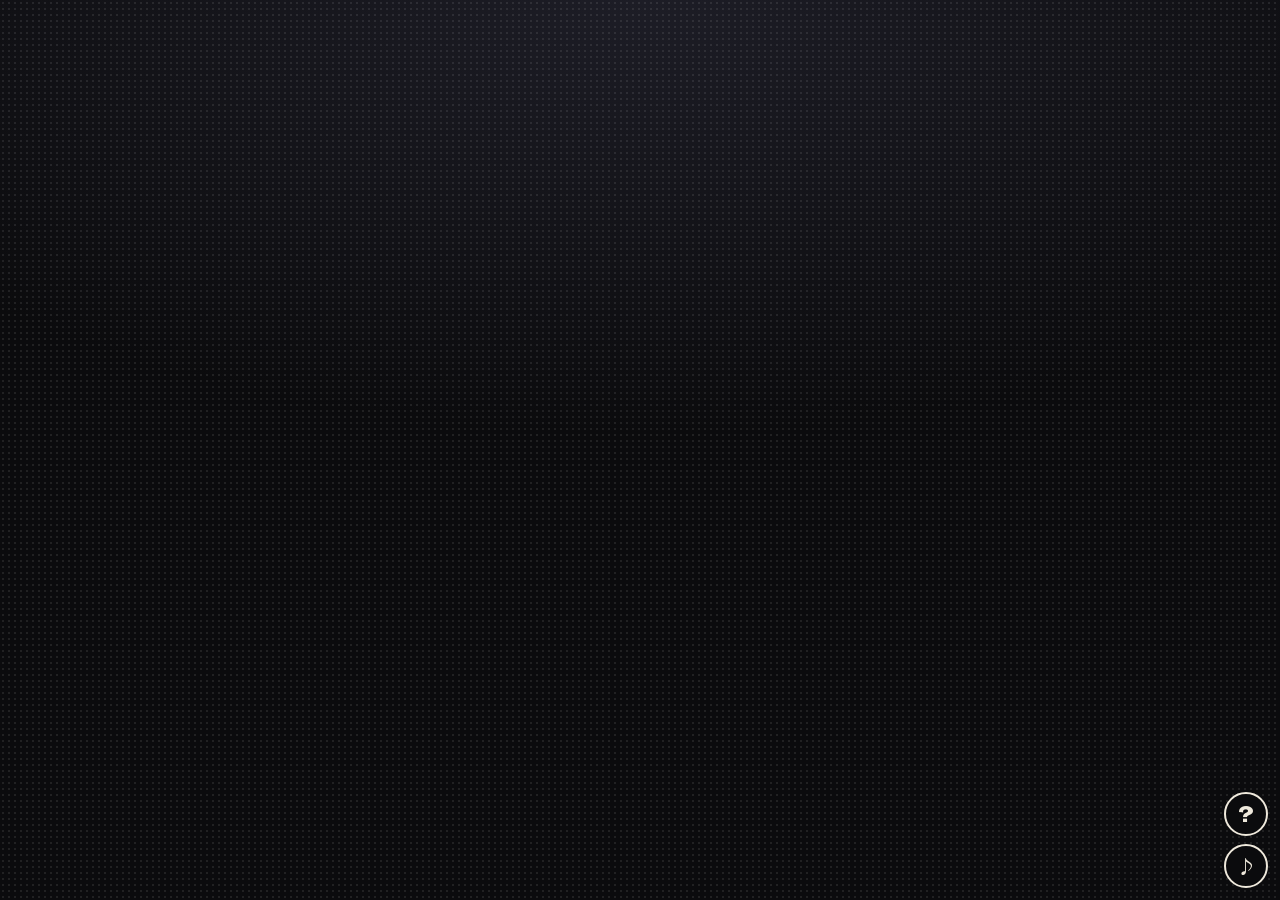
==== index.html @ 5dd39a3e "Add page shell and Kaiji ink-and-screentone styles Co-Authored-By: Claude Opus 5.5 <noreply@anthropi" ====
<!doctype html>
<html lang="es">
<head>
  <meta charset="utf-8">
  <meta name="viewport" content="width=device-width, initial-scale=1, viewport-fit=cover">
  <title>E-Card · 賭博黙示録</title>
  <meta name="description" content="La Eカード de Kaiji: apuesta tu oído contra Tonegawa. Emperador, Ciudadano, Esclavo.">
  <meta name="theme-color" content="#0b0b0d">
  <link rel="icon" href="assets/cards/back.svg" type="image/svg+xml">
  <link rel="preconnect" href="https://fonts.googleapis.com">
  <link rel="preconnect" href="https://fonts.gstatic.com" crossorigin>
  <link rel="stylesheet" href="https://fonts.googleapis.com/css2?family=Dela+Gothic+One&family=Shippori+Mincho+B1:wght@500;800&family=Zen+Kaku+Gothic+New:wght@500;700;900&display=swap">
  <link rel="stylesheet" href="css/main.css">
  <script type="module" src="js/ui/app.js"></script>
</head>
<body>
  <svg class="defs" width="0" height="0" aria-hidden="true" focusable="false">
    <filter id="gunya" x="-10%" y="-10%" width="120%" height="120%">
      <feTurbulence id="gunya-noise" type="fractalNoise" baseFrequency="0.008 0.03" numOctaves="2" seed="7" result="noise"/>
      <feDisplacementMap id="gunya-map" in="SourceGraphic" in2="noise" scale="0" xChannelSelector="R" yChannelSelector="G"/>
    </filter>
  </svg>

  <div id="stage" class="stage" hidden>
    <header class="topbar">
      <div class="topbar__group">
        <span class="topbar__game" id="hud-game">第1戦</span>
        <span class="topbar__of">/ 12</span>
        <span class="side-badge" id="hud-side" data-side="emperor">皇帝側</span>
      </div>
      <div class="topbar__group">
        <span class="topbar__label">賭け</span><span class="topbar__value" id="hud-bet">—</span>
        <span class="topbar__label">所持</span><span class="topbar__value topbar__value--gold" id="hud-yen">0円</span>
      </div>
    </header>

    <div class="arena">
      <aside class="arena__left">
        <button class="device" id="device" type="button" aria-label="Aparato del oído: aguja a 0 milímetros">
          <span class="device__ear" aria-hidden="true">耳</span>
          <span class="device__tube" aria-hidden="true">
            <span class="device__needle"></span>
            <span class="device__ghost"></span>
            <span class="device__tick" style="--at: 10"><i>10</i></span>
            <span class="device__tick" style="--at: 20"><i>20</i></span>
            <span class="device__mark device__mark--eardrum"><b>鼓膜</b></span>
            <span class="device__mark device__mark--canals"><b>三半規管</b></span>
          </span>
          <span class="device__value" id="device-value">0mm</span>
        </button>
      </aside>

      <main class="arena__center">
        <section class="opponent" aria-label="Tonegawa">
          <div class="portrait" id="portrait">
            <img src="assets/portraits/tonegawa.webp" alt="Yukio Tonegawa" width="360" height="446">
          </div>
          <div class="bubble" id="bubble" role="status" aria-live="polite" hidden></div>
          <div class="opp-hand" id="opp-hand" aria-label="Cartas de Tonegawa"></div>
        </section>

        <section class="table" id="table" aria-label="Mesa">
          <div class="table__meta">
            <span class="turn-label" id="hud-turn">1ターン目</span>
            <span class="order" id="order">先 · Kaiji</span>
          </div>
          <div class="slot slot--tonegawa" id="slot-tonegawa" aria-label="Carta de Tonegawa"></div>
          <div class="slot slot--kaiji" id="slot-kaiji" aria-label="Tu carta"></div>
          <div class="verdict" id="verdict" aria-live="assertive"></div>
          <div class="timer" id="timer" hidden><span class="timer__bar"></span><span class="timer__text"></span></div>
        </section>

        <section class="player" aria-label="Tu mano">
          <div class="hand" id="hand"></div>
          <div class="controls">
            <fieldset class="pulse" id="pulse" hidden>
              <legend>脈拍 · Pulso</legend>
              <label><input type="radio" name="pulse" value="natural" checked><span>自然 Natural</span></label>
              <label><input type="radio" name="pulse" value="fakeCalm"><span>平静 Fingir calma</span></label>
              <label><input type="radio" name="pulse" value="fakePanic"><span>動揺 Fingir pánico</span></label>
            </fieldset>
            <button class="btn btn--play" id="play" type="button" disabled>出す <small>Jugar</small></button>
          </div>
        </section>
      </main>

      <aside class="arena__right">
        <button class="watch" id="watch" type="button" aria-label="El reloj de Tonegawa">
          <svg viewBox="0 0 100 100" aria-hidden="true">
            <circle cx="50" cy="50" r="46" class="watch__case"/>
            <circle cx="50" cy="50" r="38" class="watch__face"/>
            <g class="watch__ticks">
              <path d="M50 16v8M50 76v8M16 50h8M76 50h8"/>
            </g>
            <path class="watch__hand watch__hand--h" d="M50 50V30"/>
            <path class="watch__hand watch__hand--s" d="M50 54V18"/>
            <circle cx="50" cy="50" r="3" class="watch__pin"/>
          </svg>
          <span class="watch__label">時計</span>
        </button>
        <div class="monitor" id="monitor" hidden>
          <canvas class="monitor__canvas" id="ecg" width="320" height="120" aria-hidden="true"></canvas>
          <div class="monitor__bpm"><span id="bpm">72</span> <small>BPM</small></div>
        </div>
      </aside>
    </div>
  </div>

  <div class="fx" id="fx" aria-hidden="true">
    <div class="fx__flash"></div>
    <div class="fx__lines"></div>
  </div>
  <div class="zawa-layer" id="zawa" aria-hidden="true"></div>
  <div class="narration" id="narration" role="status" aria-live="polite"></div>
  <div class="overlay" id="overlay" hidden></div>
  <dialog class="rules-dialog" id="rules" aria-label="Reglas"></dialog>
  <button class="help" id="help" type="button" aria-label="Reglas">?</button>
  <button class="sound" id="sound" type="button" aria-pressed="true" aria-label="Sonido">♪</button>

  <noscript><p class="noscript">E-Card necesita JavaScript.</p></noscript>
</body>
</html>
---- css/main.css ----
/* ==========================================================================
   E-Card · 賭博黙示録 — tinta, trama y sangre
   ========================================================================== */

:root {
  --ink: #0b0b0d;
  --ink-2: #16161c;
  --ink-3: #23232c;
  --paper: #efe9dc;
  --paper-2: #d8d0bf;
  --blood: #b3121b;
  --blood-hot: #ff2a2a;
  --gold: #c9a227;
  --gold-hi: #f6dc84;
  --steel: #8a96a3;
  --steel-hi: #dfe6ee;
  --phosphor: #5cff8a;
  --indigo: #141836;

  --font-display: 'Dela Gothic One', 'Zen Kaku Gothic New', system-ui, sans-serif;
  --font-mincho: 'Shippori Mincho B1', 'Hiragino Mincho ProN', 'Yu Mincho', serif;
  --font-ui: 'Zen Kaku Gothic New', 'Hiragino Sans', 'Noto Sans JP', system-ui, sans-serif;

  --card-w: clamp(56px, min(9vw, 12.5vh), 112px);
  --portrait-w: clamp(72px, min(11vw, 17vh), 140px);
  --card-h: calc(var(--card-w) * 500 / 328);
  --radius-card: calc(var(--card-w) * 0.07);
  --gutter: 16px;

  --tone: radial-gradient(circle at center, rgb(255 255 255 / .09) 0 1.1px, transparent 1.6px) 0 0 / 6px 6px;
  --tone-dark: radial-gradient(circle at center, rgb(0 0 0 / .35) 0 1.2px, transparent 1.7px) 0 0 / 5px 5px;

  color-scheme: dark;
}

*, *::before, *::after { box-sizing: border-box; }

html, body { height: 100%; }

body {
  margin: 0;
  background:
    radial-gradient(120% 80% at 50% 0%, #1d1d26 0%, var(--ink) 60%),
    var(--ink);
  color: var(--paper);
  font-family: var(--font-ui);
  font-size: 16px;
  line-height: 1.5;
  overflow-x: hidden;
  -webkit-font-smoothing: antialiased;
}

body::before { /* trama de puntos sobre todo */
  content: '';
  position: fixed;
  inset: 0;
  background: var(--tone);
  pointer-events: none;
  z-index: 0;
}

img { display: block; max-width: 100%; }
button { font: inherit; color: inherit; }
[hidden] { display: none !important; }
.defs { position: absolute; }

:focus-visible {
  outline: 3px solid var(--gold-hi);
  outline-offset: 3px;
}

/* ---------- Botones ---------- */

.btn {
  --btn-bg: var(--paper);
  --btn-fg: var(--ink);
  display: inline-flex;
  align-items: baseline;
  justify-content: center;
  gap: .5em;
  min-height: 48px;
  padding: .55em 1.4em;
  border: 3px solid var(--ink);
  border-radius: 2px;
  background: var(--btn-bg);
  color: var(--btn-fg);
  font-family: var(--font-display);
  font-size: 1.25rem;
  letter-spacing: .06em;
  box-shadow: 5px 5px 0 var(--blood);
  cursor: pointer;
  transition: transform .12s, box-shadow .12s, filter .12s;
}
.btn small { font-family: var(--font-ui); font-weight: 700; font-size: .7em; letter-spacing: 0; }
.btn:hover:not(:disabled) { transform: translate(-2px, -2px); box-shadow: 7px 7px 0 var(--blood); }
.btn:active:not(:disabled) { transform: translate(3px, 3px); box-shadow: 2px 2px 0 var(--blood); }
.btn:disabled { filter: grayscale(1) brightness(.55); cursor: not-allowed; box-shadow: 5px 5px 0 var(--ink-3); }
.btn--ghost { --btn-bg: transparent; --btn-fg: var(--paper); border-color: var(--paper); box-shadow: 5px 5px 0 var(--ink-3); }
.btn--blood { --btn-bg: var(--blood); --btn-fg: var(--paper); box-shadow: 5px 5px 0 var(--ink); }

/* ---------- Escenario ---------- */

.stage {
  position: relative;
  z-index: 1;
  min-height: 100dvh;
  display: grid;
  grid-template-rows: auto 1fr;
}
.stage.is-shaking { animation: shake .45s cubic-bezier(.36, .07, .19, .97) both; }
.stage.is-gunya { filter: url(#gunya); }

.topbar {
  display: flex;
  flex-wrap: wrap;
  justify-content: space-between;
  align-items: center;
  gap: 8px 20px;
  padding: 10px var(--gutter);
  border-bottom: 3px solid var(--paper);
  background: linear-gradient(var(--ink), var(--ink-2));
}
.topbar__group { display: flex; align-items: baseline; gap: 10px; flex-wrap: wrap; }
.topbar__game { font-family: var(--font-display); font-size: 1.5rem; }
.topbar__of { color: var(--steel); font-weight: 700; }
.topbar__label { color: var(--steel); font-size: .8rem; font-weight: 700; }
.topbar__value { font-family: var(--font-display); font-size: 1.15rem; margin-right: 10px; }
.topbar__value--gold { color: var(--gold-hi); }

.side-badge {
  align-self: center;
  padding: 2px 10px;
  font-family: var(--font-display);
  font-size: .95rem;
  border: 2px solid currentColor;
}
.side-badge[data-side='emperor'] { color: var(--gold-hi); background: rgb(201 162 39 / .12); }
.side-badge[data-side='slave'] { color: #ff6b6b; background: rgb(179 18 27 / .18); }

.arena {
  display: grid;
  grid-template-columns: 112px minmax(0, 1fr) 176px;
  gap: var(--gutter);
  padding: 10px var(--gutter) 6px;
  min-height: 0;
}
.arena__center {
  display: grid;
  grid-template-rows: auto 1fr auto;
  gap: 12px;
  min-width: 0;
}
.arena__left, .arena__right {
  display: flex;
  flex-direction: column;
  align-items: center;
  gap: 16px;
  padding-top: 8px;
}

/* ---------- Aparato del oído (medidor de aguja) ---------- */

.device {
  position: relative;
  --needle-pct: 0%;
  --ghost-start: 0%;
  --ghost-pct: 0%;
  display: grid;
  justify-items: center;
  gap: 8px;
  width: 100%;
  padding: 10px 8px 12px;
  background: linear-gradient(180deg, #2a2e36, #121418);
  border: 3px solid var(--steel);
  border-radius: 10px;
  box-shadow: inset 0 0 0 2px #000, 0 6px 0 #000;
  cursor: pointer;
}
.device:hover { border-color: var(--steel-hi); }
.device.is-pulse { animation: device-pulse .9s ease-in-out infinite; }
.device__ear {
  font-family: var(--font-display);
  font-size: 1.4rem;
  width: 42px;
  height: 42px;
  display: grid;
  place-items: center;
  border-radius: 50%;
  background: var(--paper);
  color: var(--ink);
}
.device__tube {
  position: relative;
  width: 30px;
  height: clamp(170px, 40vh, 380px);
  border: 2px solid var(--steel-hi);
  border-radius: 4px;
  background:
    repeating-linear-gradient(180deg, transparent 0 calc(100% / 9 - 1px), rgb(223 230 238 / .35) calc(100% / 9 - 1px) calc(100% / 9)),
    #07080a;
  overflow: visible;
}
.device__needle {
  position: absolute;
  inset: 0 3px auto;
  height: var(--needle-pct);
  background: linear-gradient(90deg, #6d7782, #f2f6fa 45%, #6d7782);
  clip-path: polygon(0 0, 100% 0, 100% calc(100% - 10px), 50% 100%, 0 calc(100% - 10px));
  transition: height 1.2s cubic-bezier(.6, 0, .2, 1);
}
.device__ghost {
  position: absolute;
  left: 3px;
  right: 3px;
  top: var(--ghost-start);
  height: var(--ghost-pct);
  background: repeating-linear-gradient(180deg, rgb(255 42 42 / .7) 0 4px, rgb(255 42 42 / .25) 4px 8px);
  transition: height .2s, top .2s;
}
.device__mark {
  position: absolute;
  left: -8px;
  right: -8px;
  height: 3px;
  background: var(--blood-hot);
}
.device__mark b {
  position: absolute;
  left: calc(100% + 4px);
  top: 50%;
  transform: translateY(-50%);
  writing-mode: vertical-rl;
  font-family: var(--font-display);
  font-weight: 400;
  font-size: .7rem;
  color: var(--blood-hot);
  white-space: nowrap;
}
.device__mark--eardrum { top: calc(30 / 45 * 100%); }
.device__tick {
  position: absolute;
  left: -7px;
  top: calc(var(--at) / 45 * 100%);
  width: 7px;
  height: 2px;
  background: var(--steel-hi);
}
.device__tick i {
  position: absolute;
  right: calc(100% + 3px);
  top: 50%;
  transform: translateY(-50%);
  font-style: normal;
  font-family: var(--font-display);
  font-size: .65rem;
  color: var(--steel);
}
.needle-pop {
  position: absolute;
  inset-inline: 0;
  bottom: 44px;
  text-align: center;
  font-family: var(--font-display);
  font-size: 1.5rem;
  color: var(--blood-hot);
  -webkit-text-stroke: 1px var(--ink);
  paint-order: stroke fill;
  text-shadow: 2px 2px 0 var(--ink);
  white-space: nowrap;
  pointer-events: none;
  z-index: 3;
  animation: needle-pop 1.8s ease-out both;
}
.device__mark--canals { top: calc(100% - 3px); background: var(--paper); }
.device__mark--canals b { color: var(--paper); }
.device__value {
  font-family: var(--font-display);
  font-size: 1.3rem;
  color: var(--paper);
}
.device[data-danger='true'] .device__value { color: var(--blood-hot); }

/* ---------- Tonegawa ---------- */

.opponent {
  position: relative;
  display: grid;
  grid-template-columns: auto minmax(0, 1fr);
  align-items: end;
  gap: 14px;
}
.portrait {
  position: relative;
  width: var(--portrait-w);
  aspect-ratio: 360 / 446;
  border: 4px solid var(--paper);
  box-shadow: 6px 6px 0 var(--blood);
  overflow: hidden;
  background: var(--ink);
}
.portrait img {
  width: 100%;
  height: 100%;
  object-fit: cover;
  filter: grayscale(1) contrast(1.55) brightness(.92);
  transition: filter .3s;
}
.portrait::before { /* sombra de ojos (影) */
  content: '';
  position: absolute;
  inset: 0;
  background: linear-gradient(180deg, transparent 18%, rgb(0 0 0 / .85) 30%, rgb(0 0 0 / .85) 40%, transparent 52%);
  opacity: 0;
  transition: opacity .4s;
  z-index: 1;
}
.portrait::after { /* trama sobre el retrato */
  content: '';
  position: absolute;
  inset: 0;
  background: var(--tone-dark);
  mix-blend-mode: multiply;
  z-index: 2;
}
.portrait.is-menace::before { opacity: 1; }
.portrait.is-hurt img { filter: grayscale(1) contrast(1.7) brightness(.9) sepia(1) hue-rotate(-40deg) saturate(4); }
.portrait.is-hurt { animation: shake .4s both; }

.bubble {
  position: absolute;
  left: calc(var(--portrait-w) + 26px);
  top: 0;
  max-width: min(420px, 100% - var(--portrait-w) - 30px);
  padding: 10px 16px;
  background: var(--paper);
  color: var(--ink);
  border: 3px solid var(--ink);
  border-radius: 22px;
  box-shadow: 4px 4px 0 var(--ink);
  font-family: var(--font-mincho);
  z-index: 5;
  animation: pop .25s cubic-bezier(.2, 1.6, .4, 1) both;
}
.bubble::before {
  content: '';
  position: absolute;
  left: -16px;
  top: 18px;
  border: 9px solid transparent;
  border-right: 14px solid var(--ink);
}
.bubble .jp { display: block; font-weight: 800; font-size: 1.15rem; line-height: 1.3; }
.bubble .es { display: block; font-family: var(--font-ui); font-weight: 500; font-size: .9rem; }

.opp-hand {
  display: flex;
  justify-content: flex-end;
  padding-right: 6px;
  min-height: calc(var(--card-h) * .62);
}
.opp-hand .card {
  --card-w: clamp(40px, 6vw, 72px);
  margin-left: calc(var(--card-w) * -.45);
  transform: rotate(var(--rot, 0deg));
  transform-origin: 50% 0;
  pointer-events: none;
}

/* ---------- Mesa ---------- */

.table {
  position: relative;
  display: grid;
  grid-template-columns: 1fr auto 1fr;
  grid-template-rows: auto 1fr auto;
  grid-template-areas:
    'meta meta meta'
    'slot-t verdict slot-k'
    'timer timer timer';
  align-items: center;
  justify-items: center;
  gap: 8px 14px;
  min-height: calc(var(--card-h) + 84px);
  padding: 10px 14px 12px;
  border: 3px solid var(--paper);
  background:
    radial-gradient(60% 75% at 50% 40%, rgb(255 236 200 / .16), transparent 70%),
    repeating-linear-gradient(92deg, #2b1a10 0 6px, #24160d 6px 11px, #2f1d12 11px 19px);
  box-shadow: inset 0 0 60px rgb(0 0 0 / .85), 0 8px 0 #000;
}
.table__meta {
  grid-area: meta;
  display: flex;
  gap: 14px;
  align-items: baseline;
  justify-self: stretch;
  justify-content: space-between;
}
.turn-label { font-family: var(--font-display); font-size: 1.1rem; }
.order {
  font-family: var(--font-display);
  font-size: .95rem;
  padding: 2px 10px;
  background: var(--paper);
  color: var(--ink);
}
.slot {
  position: relative;
  width: calc(var(--card-w) + 14px);
  height: calc(var(--card-h) + 14px);
  display: grid;
  place-items: center;
  border: 2px dashed rgb(239 233 220 / .35);
  border-radius: calc(var(--radius-card) + 4px);
}
.slot--tonegawa { grid-area: slot-t; justify-self: end; }
.slot--kaiji { grid-area: slot-k; justify-self: start; }
.slot::after {
  position: absolute;
  bottom: -22px;
  font-family: var(--font-display);
  font-size: .8rem;
  color: var(--steel);
}
.slot--tonegawa::after { content: '利根川'; }
.slot--kaiji::after { content: 'カイジ'; }
.slot .card { animation: slide-in .35s cubic-bezier(.2, .9, .3, 1.2) both; }
.slot--tonegawa .card { --from: translateY(-120%) rotate(-10deg); }
.slot--kaiji .card { --from: translateY(120%) rotate(10deg); }

.verdict {
  grid-area: verdict;
  min-width: 3.5em;
  text-align: center;
  font-family: var(--font-display);
  font-size: clamp(1.6rem, 4vw, 3rem);
  line-height: 1;
  color: var(--paper);
  text-shadow: 3px 3px 0 var(--ink), -1px -1px 0 var(--ink);
}
.verdict:empty::before { content: 'VS'; font-size: .55em; color: var(--steel); }
.verdict.is-win { color: var(--gold-hi); animation: pop .4s cubic-bezier(.2, 1.6, .4, 1) both; }
.verdict.is-lose { color: var(--blood-hot); animation: pop .4s cubic-bezier(.2, 1.6, .4, 1) both; }
.verdict.is-draw { color: var(--paper); animation: pop .3s both; }

.timer {
  grid-area: timer;
  position: relative;
  margin-top: 18px;
  width: min(100%, 420px);
  height: 18px;
  border: 2px solid var(--paper);
  background: #000;
}
.timer__bar {
  position: absolute;
  inset: 0 auto 0 0;
  width: 100%;
  background: var(--paper);
  transform-origin: left;
}
.timer.is-urgent .timer__bar { background: var(--blood-hot); }
.timer__text {
  position: absolute;
  inset: 0;
  display: grid;
  place-items: center;
  font-size: .75rem;
  font-weight: 900;
  color: var(--ink);
  mix-blend-mode: difference;
  filter: invert(1);
}

/* ---------- Cartas ---------- */

.card {
  position: relative;
  width: var(--card-w);
  height: calc(var(--card-w) * 500 / 328);
  padding: 0;
  border: 0;
  background: none;
  perspective: 900px;
  flex: none;
  -webkit-tap-highlight-color: transparent;
}
.card__inner {
  position: absolute;
  inset: 0;
  transform-style: preserve-3d;
  transition: transform .6s cubic-bezier(.3, 1.4, .5, 1);
}
.card.is-down .card__inner { transform: rotateY(180deg); }
.card__face {
  position: absolute;
  inset: 0;
  width: 100%;
  height: 100%;
  object-fit: cover;
  border-radius: var(--radius-card);
  border: 2px solid var(--ink);
  backface-visibility: hidden;
  -webkit-backface-visibility: hidden;
  box-shadow: 0 6px 14px rgb(0 0 0 / .6);
  user-select: none;
}
.card__face--back { transform: rotateY(180deg); }

.hand {
  display: flex;
  justify-content: center;
  align-items: flex-end;
  min-height: calc(var(--card-h) + 20px);
  padding: 18px 24px 0;
}
.hand .card {
  margin: 0 calc(var(--card-w) * -.1);
  transform: rotate(var(--rot, 0deg)) translateY(var(--drop, 0px));
  transform-origin: 50% 130%;
  transition: transform .18s cubic-bezier(.3, 1.4, .5, 1), filter .18s;
  cursor: pointer;
}
.hand .card:hover:not(:disabled) { transform: rotate(var(--rot, 0deg)) translateY(calc(var(--drop, 0px) - 10px)); }
.hand .card.is-selected {
  transform: rotate(0deg) translateY(-26px) scale(1.08);
  z-index: 2;
}
.hand .card.is-selected .card__face { box-shadow: 0 0 0 3px var(--gold-hi), 0 12px 24px rgb(0 0 0 / .7); }
.hand .card:disabled { cursor: default; filter: brightness(.6) grayscale(.4); }
.hand.is-locked .card { filter: brightness(.6) grayscale(.4); }

.dokun {
  position: absolute;
  font-family: var(--font-display);
  font-size: clamp(1.2rem, 3vw, 2rem);
  color: var(--paper);
  -webkit-text-stroke: 1.5px var(--ink);
  text-shadow: 3px 3px 0 var(--blood);
  pointer-events: none;
  animation: dokun .9s ease-out both;
  z-index: 6;
}

.player {
  display: grid;
  grid-template-columns: minmax(0, 1fr) auto;
  align-items: end;
  gap: 12px;
}
.controls {
  display: flex;
  flex-direction: column;
  align-items: stretch;
  gap: 10px;
  padding-bottom: 6px;
}
.btn--play { min-width: 150px; }

.pulse {
  display: flex;
  flex-direction: column;
  gap: 6px;
  margin: 0;
  padding: 6px 10px 8px;
  border: 2px solid var(--phosphor);
  background: rgb(92 255 138 / .06);
}
.pulse legend {
  padding: 0 6px;
  font-size: .75rem;
  font-weight: 900;
  color: var(--phosphor);
}
.pulse label { position: relative; cursor: pointer; }
.pulse input { position: absolute; opacity: 0; inset: 0; cursor: pointer; }
.pulse span {
  display: block;
  padding: 6px 10px;
  border: 2px solid rgb(92 255 138 / .4);
  font-size: .85rem;
  font-weight: 700;
  color: var(--paper);
}
.pulse input:checked + span { background: var(--phosphor); color: var(--ink); border-color: var(--phosphor); }
.pulse input:focus-visible + span { outline: 3px solid var(--gold-hi); outline-offset: 2px; }

/* ---------- Reloj de Tonegawa ---------- */

.watch {
  display: grid;
  justify-items: center;
  gap: 4px;
  width: 112px;
  padding: 8px;
  background: none;
  border: 2px solid transparent;
  border-radius: 12px;
  cursor: pointer;
}
.watch:hover { border-color: var(--gold); }
.watch svg { width: 88px; height: 88px; overflow: visible; }
.watch__case { fill: #111; stroke: var(--gold); stroke-width: 5; }
.watch__face { fill: var(--paper); }
.watch__ticks path { stroke: var(--ink); stroke-width: 3; }
.watch__hand { stroke: var(--ink); stroke-linecap: round; transform-origin: 50px 50px; }
.watch__hand--h { stroke-width: 4; transform: rotate(-60deg); }
.watch__hand--s { stroke: var(--blood); stroke-width: 2; animation: tick 60s steps(60) infinite; }
.watch__pin { fill: var(--blood); }
.watch__label { font-family: var(--font-display); font-size: .8rem; color: var(--gold); }
.watch.is-glance svg { animation: glint .9s ease-out; }
.watch.is-glance::after {
  content: 'チラッ';
  position: absolute;
  font-family: var(--font-display);
  font-size: 1.3rem;
  color: var(--paper);
  -webkit-text-stroke: 1px var(--ink);
  text-shadow: 2px 2px 0 var(--blood);
  transform: translate(36px, -12px) rotate(12deg);
  animation: pop .3s cubic-bezier(.2, 1.6, .4, 1) both;
}
.watch { position: relative; }

/* ---------- Monitor ECG ---------- */

.monitor {
  width: 100%;
  padding: 6px;
  border: 2px solid var(--phosphor);
  background: #020a04;
  box-shadow: 0 0 18px rgb(92 255 138 / .25), inset 0 0 20px rgb(0 0 0 / .9);
  animation: pop .4s both;
}
.monitor__canvas { width: 100%; height: auto; display: block; }
.monitor__bpm {
  text-align: right;
  font-family: var(--font-display);
  font-size: 1.4rem;
  color: var(--phosphor);
  text-shadow: 0 0 8px rgb(92 255 138 / .7);
}
.monitor__bpm small { font-size: .6em; }

/* ---------- Efectos ---------- */

.fx { position: fixed; inset: 0; pointer-events: none; z-index: 30; }
.fx__flash { position: absolute; inset: 0; background: var(--fx-color, var(--blood)); opacity: 0; }
.fx.is-flash .fx__flash { animation: flash var(--fx-ms, .5s) ease-out; }
.fx__lines {
  position: absolute;
  inset: -20%;
  opacity: 0;
  background: repeating-conic-gradient(from 0deg, transparent 0 2.2deg, rgb(239 233 220 / .55) 2.2deg 2.8deg);
  -webkit-mask: radial-gradient(circle, transparent 22%, #000 58%);
  mask: radial-gradient(circle, transparent 22%, #000 58%);
}
.fx.is-lines .fx__lines { animation: lines .7s ease-out; }

.zawa-layer { position: fixed; inset: 0; pointer-events: none; z-index: 55; overflow: hidden; }
.zawa {
  position: absolute;
  font-family: var(--font-display);
  color: var(--paper);
  -webkit-text-stroke: 2px var(--ink);
  paint-order: stroke fill;
  text-shadow: 4px 4px 0 var(--ink);
  white-space: nowrap;
  opacity: 0;
  animation: zawa-drift var(--dur, 2.4s) ease-out forwards;
}

/* ---------- Narrador ---------- */

.narration {
  position: fixed;
  left: 50%;
  bottom: calc(var(--card-h) * .5 + 28px);
  transform: translateX(-50%);
  width: min(640px, 100% - 2 * var(--gutter));
  z-index: 40;
  pointer-events: none;
}
.caption {
  padding: 12px 18px 14px;
  background: var(--ink);
  color: var(--paper);
  border: 3px solid var(--paper);
  box-shadow: 6px 6px 0 var(--blood);
  animation: caption-in .3s ease-out both;
  pointer-events: auto;
}
.caption.is-out { animation: caption-out .25s ease-in both; }
.caption .jp { display: block; font-family: var(--font-mincho); font-weight: 800; font-size: 1.35rem; line-height: 1.35; }
.caption .es { display: block; margin-top: 4px; font-size: .95rem; color: var(--paper-2); }
.caption--kaiji { background: var(--paper); color: var(--ink); border-color: var(--ink); box-shadow: 6px 6px 0 var(--ink); border-radius: 50% / 30%; text-align: center; padding: 16px 30px; }
.caption--kaiji .es { color: #3a3a40; }

/* ---------- Superposición / pantallas ---------- */

.overlay {
  position: fixed;
  inset: 0;
  z-index: 50;
  display: grid;
  place-items: center;
  padding: var(--gutter);
  overflow-y: auto;
  background:
    var(--tone),
    radial-gradient(90% 70% at 50% 40%, rgb(30 30 40 / .92), rgb(5 5 7 / .97));
}
.screen {
  position: relative;
  width: min(760px, 100%);
  display: grid;
  gap: 18px;
  justify-items: center;
  text-align: center;
  animation: caption-in .35s ease-out both;
}
.screen h1, .screen h2 { margin: 0; font-family: var(--font-display); font-weight: 400; line-height: 1.05; }
.screen p { margin: 0; }
.screen__actions { display: flex; flex-wrap: wrap; justify-content: center; gap: 16px; margin-top: 6px; }
.screen__note { font-size: .85rem; color: var(--steel); }

/* Título */
.title__kicker { font-family: var(--font-mincho); font-weight: 800; font-size: clamp(1rem, 3vw, 1.4rem); letter-spacing: .5em; color: var(--paper-2); }
.title__logo {
  font-size: clamp(3.4rem, 15vw, 8.5rem);
  color: var(--paper);
  -webkit-text-stroke: 3px var(--ink);
  paint-order: stroke fill;
  text-shadow: 6px 6px 0 var(--blood), 12px 12px 0 var(--ink);
  transform: rotate(-3deg);
}
.title__tag { font-size: clamp(.95rem, 2.6vw, 1.15rem); max-width: 34em; color: var(--paper-2); }
.title__cards { display: flex; justify-content: center; margin: 6px 0 10px; }
.title__cards .card { --card-w: clamp(72px, 16vw, 128px); margin: 0 -10px; transform: rotate(var(--rot)); }
.title__cards .card:nth-child(2) { transform: translateY(-14px); z-index: 1; }

/* Viñeta de manga */
.panel {
  display: grid;
  grid-template-columns: minmax(110px, 38%) 1fr;
  gap: 18px;
  align-items: center;
  width: 100%;
  padding: 18px;
  background: var(--paper);
  color: var(--ink);
  border: 6px solid var(--ink);
  outline: 3px solid var(--paper);
  box-shadow: 10px 10px 0 var(--blood);
  text-align: left;
  transform: rotate(var(--tilt, -.6deg));
}
.panel__art { position: relative; border: 4px solid var(--ink); background: var(--ink); overflow: hidden; }
.panel__art img { width: 100%; height: 100%; object-fit: cover; filter: grayscale(1) contrast(1.4); }
.panel__art--color img { filter: none; }
.panel__art::after { content: ''; position: absolute; inset: 0; background: var(--tone-dark); mix-blend-mode: multiply; }
.panel__jp { font-family: var(--font-mincho); font-weight: 800; font-size: clamp(1.4rem, 4vw, 2.2rem); line-height: 1.25; }
.panel__es { margin-top: 10px; font-size: 1rem; line-height: 1.55; }
.panel ul.panel__es { text-align: left; padding-left: 1.2em; margin-bottom: 0; }
.panel ul.panel__es li + li { margin-top: 6px; }
.panel__who { display: inline-block; margin-bottom: 8px; padding: 1px 10px; background: var(--ink); color: var(--paper); font-family: var(--font-display); font-size: .85rem; }
.panel--narrator { background: var(--ink); color: var(--paper); outline-color: var(--paper); }
.panel--narrator .panel__who { background: var(--paper); color: var(--ink); }
.panel--solo { grid-template-columns: 1fr; text-align: center; }

/* Apuesta */
.bet { width: min(560px, 100%); gap: 12px; }
.bet__kanji { font-size: clamp(2.6rem, 10vw, 4.6rem); color: var(--paper); -webkit-text-stroke: 2px var(--ink); paint-order: stroke fill; text-shadow: 5px 5px 0 var(--blood); }
.bet__side { font-weight: 700; color: var(--paper-2); }
.bet__dial { display: flex; align-items: center; justify-content: center; gap: 18px; }
.bet__value { min-width: 4.2ch; font-family: var(--font-display); font-size: clamp(3rem, 13vw, 5rem); line-height: 1; color: var(--paper); }
.bet__value small { font-size: .38em; }
.bet__step { width: 56px; height: 56px; min-height: 0; padding: 0; font-size: 1.8rem; }
.bet__range { width: 100%; accent-color: var(--blood); height: 32px; }
.bet__chips { display: flex; flex-wrap: wrap; gap: 8px; justify-content: center; }
.chip {
  min-width: 56px;
  min-height: 40px;
  padding: 4px 12px;
  border: 2px solid var(--paper);
  background: transparent;
  font-weight: 900;
  cursor: pointer;
}
.chip:hover { background: var(--paper); color: var(--ink); }
.bet__preview { display: grid; gap: 4px; font-size: 1.05rem; }
.bet__preview strong { font-family: var(--font-display); font-weight: 400; color: var(--gold-hi); font-size: 1.3em; }
.bet__warn { min-height: 1.6em; font-weight: 900; color: var(--blood-hot); }
.bet__warn.is-canals { animation: blink .6s steps(2) infinite; }

/* Finales */
.ending__jp { font-size: clamp(3rem, 14vw, 7rem); color: var(--paper); -webkit-text-stroke: 3px var(--ink); paint-order: stroke fill; text-shadow: 6px 6px 0 var(--blood); }
.ending__title { font-family: var(--font-mincho); font-weight: 800; font-size: clamp(1.2rem, 4vw, 1.8rem); }
.ending__text { max-width: 36em; font-size: 1.05rem; color: var(--paper-2); }
.ending__stats { display: flex; flex-wrap: wrap; justify-content: center; gap: 10px 26px; padding: 12px 18px; border: 2px solid var(--paper); }
.ending__stats div { display: grid; }
.ending__stats dt { font-size: .75rem; color: var(--steel); font-weight: 700; }
.ending__stats dd { margin: 0; font-family: var(--font-display); font-size: 1.3rem; }
.overlay.is-whiteout { background: var(--paper); }
.overlay.is-whiteout .screen { color: var(--ink); }
.overlay.is-whiteout .ending__jp { color: var(--ink); -webkit-text-stroke: 0; text-shadow: 6px 6px 0 var(--blood); }
.overlay.is-whiteout .ending__text { color: #3a3a40; }
.overlay.is-whiteout .ending__stats { border-color: var(--ink); }
.overlay.is-whiteout .btn--ghost { --btn-fg: var(--ink); border-color: var(--ink); }
.dogeza {
  position: relative;
  width: min(520px, 100%);
  height: 120px;
  border: 4px solid var(--ink);
  background: linear-gradient(180deg, #ffb347, #ff3d1f 45%, #6a0b05);
  box-shadow: 0 0 40px #ff3d1f, 0 0 90px rgb(255 61 31 / .6);
  overflow: hidden;
}
.dogeza::before { /* calor */
  content: '';
  position: absolute;
  inset: -40% -10%;
  background: repeating-linear-gradient(90deg, rgb(255 255 255 / .0) 0 14px, rgb(255 255 255 / .25) 14px 18px);
  filter: blur(4px);
  animation: heat 1.2s linear infinite;
}
.dogeza span {
  position: absolute;
  inset: 0;
  display: grid;
  place-items: center;
  font-family: var(--font-display);
  font-size: clamp(2rem, 8vw, 3.4rem);
  color: var(--paper);
  -webkit-text-stroke: 2px var(--ink);
  paint-order: stroke fill;
  text-shadow: 4px 4px 0 var(--ink);
}

/* Reglas */
.rules { width: min(720px, 100%); text-align: left; justify-items: stretch; }
.rules h2 { text-align: center; font-size: clamp(2rem, 7vw, 3rem); }
.rules h3 { margin: 0 0 6px; font-family: var(--font-display); font-weight: 400; font-size: 1.15rem; color: var(--gold-hi); }
.rules section { padding: 14px 16px; border: 2px solid var(--paper); background: rgb(11 11 13 / .7); }
.rules ul { margin: 0; padding-left: 1.2em; }
.rules li + li { margin-top: 4px; }
.rules__triad { display: flex; justify-content: center; gap: 10px; flex-wrap: wrap; align-items: center; font-family: var(--font-display); }
.rules__triad .card { --card-w: 64px; }

.rules-dialog {
  width: min(760px, calc(100% - 2 * var(--gutter)));
  max-height: calc(100dvh - 2 * var(--gutter));
  padding: 18px;
  overflow-y: auto;
  background: var(--ink-2);
  color: var(--paper);
  border: 3px solid var(--paper);
  box-shadow: 10px 10px 0 var(--blood);
}
.rules-dialog::backdrop { background: rgb(0 0 0 / .82); }
.rules-dialog .screen { width: 100%; }

.help, .sound {
  position: fixed;
  right: 12px;
  bottom: 12px;
  z-index: 60;
  width: 44px;
  height: 44px;
  border: 2px solid var(--paper);
  border-radius: 50%;
  background: var(--ink);
  font-size: 1.2rem;
  cursor: pointer;
}
.help { bottom: 64px; font-family: var(--font-display); }
.sound[aria-pressed='false'] { text-decoration: line-through; color: var(--steel); border-color: var(--steel); }

.noscript { position: fixed; inset: 0; display: grid; place-items: center; font-family: var(--font-display); }

/* ---------- Animaciones ---------- */

@keyframes shake {
  10%, 90% { transform: translate3d(-2px, 1px, 0); }
  20%, 80% { transform: translate3d(5px, -2px, 0); }
  30%, 50%, 70% { transform: translate3d(-9px, 3px, 0); }
  40%, 60% { transform: translate3d(9px, -3px, 0); }
}
@keyframes pop { from { transform: scale(.4); opacity: 0; } to { transform: scale(1); opacity: 1; } }
@keyframes slide-in { from { transform: var(--from); opacity: 0; } to { transform: none; opacity: 1; } }
@keyframes flash { 0% { opacity: .85; } 100% { opacity: 0; } }
@keyframes lines { 0% { opacity: 0; transform: scale(1.3) rotate(0deg); } 25% { opacity: 1; } 100% { opacity: 0; transform: scale(1) rotate(8deg); } }
@keyframes zawa-drift {
  0% { opacity: 0; transform: translate(0, 10px) rotate(var(--rot)) scale(.8); }
  15% { opacity: 1; }
  80% { opacity: .9; }
  100% { opacity: 0; transform: translate(var(--dx), var(--dy)) rotate(var(--rot)) scale(1.05); }
}
@keyframes caption-in { from { opacity: 0; transform: translateY(-10px); } to { opacity: 1; transform: none; } }
@keyframes caption-out { to { opacity: 0; transform: translateY(-6px); } }
@keyframes tick { to { transform: rotate(360deg); } }
@keyframes glint { 0% { filter: none; } 30% { filter: drop-shadow(0 0 12px var(--gold-hi)) brightness(1.5); } 100% { filter: none; } }
@keyframes device-pulse { 50% { box-shadow: inset 0 0 0 2px #000, 0 6px 0 #000, 0 0 22px var(--phosphor); } }
@keyframes dokun { 0% { opacity: 0; transform: scale(.6); } 25% { opacity: 1; transform: scale(1.15); } 100% { opacity: 0; transform: scale(1) translateY(-18px); } }
@keyframes blink { 50% { opacity: .35; } }
@keyframes needle-pop {
  0% { opacity: 0; transform: translateY(10px) scale(.6); }
  15% { opacity: 1; transform: translateY(0) scale(1.2); }
  75% { opacity: 1; transform: translateY(-6px) scale(1); }
  100% { opacity: 0; transform: translateY(-22px) scale(1); }
}
@keyframes heat { to { transform: translateX(36px); } }

/* ---------- Responsive ---------- */

@media (max-width: 760px) {
  .arena {
    grid-template-columns: minmax(0, 1fr);
    grid-template-areas: 'left' 'right' 'center';
    gap: 10px;
  }
  .arena__left { grid-area: left; padding-top: 0; }
  .arena__center { grid-area: center; }
  .arena__right { grid-area: right; flex-direction: row; justify-content: center; align-items: stretch; padding-top: 0; }
  .player { grid-template-columns: 1fr; }
  .controls { flex-direction: row; flex-wrap: wrap; justify-content: center; align-items: center; }
  .pulse { flex-direction: row; flex-wrap: wrap; }

  .device {
    grid-template-columns: auto 1fr auto;
    align-items: center;
    padding: 8px 12px 18px;
  }
  .device__tick { top: auto; bottom: -7px; left: calc(var(--at) / 45 * 100%); width: 2px; height: 7px; }
  .device__tick i { right: auto; left: 50%; top: calc(100% + 1px); transform: translateX(-50%); font-size: .6rem; }
  .needle-pop { bottom: -12px; inset-inline: auto 10px; font-size: 1.1rem; }
  .device__ear { width: 34px; height: 34px; font-size: 1.1rem; }
  .device__tube {
    width: 100%;
    height: 22px;
    background:
      repeating-linear-gradient(90deg, transparent 0 calc(100% / 9 - 1px), rgb(223 230 238 / .35) calc(100% / 9 - 1px) calc(100% / 9)),
      #07080a;
  }
  .device__needle {
    inset: 3px auto 3px 0;
    height: auto;
    width: var(--needle-pct);
    clip-path: polygon(0 0, calc(100% - 10px) 0, 100% 50%, calc(100% - 10px) 100%, 0 100%);
    background: linear-gradient(180deg, #6d7782, #f2f6fa 45%, #6d7782);
    transition: width 1.2s cubic-bezier(.6, 0, .2, 1);
  }
  .device__ghost {
    top: 3px;
    bottom: 3px;
    left: var(--ghost-start);
    right: auto;
    height: auto;
    width: var(--ghost-pct);
    background: repeating-linear-gradient(90deg, rgb(255 42 42 / .7) 0 4px, rgb(255 42 42 / .25) 4px 8px);
  }
  .device__mark { top: -6px; bottom: -6px; left: auto; right: auto; width: 3px; height: auto; }
  .device__mark b { left: 50%; top: auto; bottom: calc(100% + 1px); transform: translateX(-50%); writing-mode: horizontal-tb; font-size: .6rem; }
  .device__mark--eardrum { left: calc(30 / 45 * 100%); top: -6px; }
  .device__mark--canals { left: calc(100% - 3px); top: -6px; }
  .device__value { font-size: 1.05rem; min-width: 3.6ch; }

  .watch { width: auto; grid-auto-flow: column; align-items: center; padding: 4px 8px; }
  .watch svg { width: 52px; height: 52px; }
  .monitor { width: auto; flex: 1; max-width: 260px; display: grid; grid-template-columns: 1fr auto; align-items: center; gap: 6px; }
  .monitor__canvas { height: 48px; }
  .monitor__bpm { font-size: 1.1rem; }
  .bubble { left: calc(var(--portrait-w) + 22px); max-width: calc(100% - var(--portrait-w) - 26px); }
  .narration { bottom: calc(var(--card-h) * .4 + 64px); }
}

@media (max-width: 520px) {
  :root { --card-w: clamp(54px, 17vw, 76px); --gutter: 12px; }
  .topbar { padding: 8px var(--gutter); }
  .topbar__game { font-size: 1.2rem; }
  .table { min-height: calc(var(--card-h) + 96px); padding: 8px 8px 10px; }
  .hand { padding: 22px 8px 0; }
  .panel { grid-template-columns: 1fr; text-align: center; }
  .panel__art { max-width: 200px; margin: 0 auto; }
  .btn { font-size: 1.1rem; }
}

@media (prefers-reduced-motion: reduce) {
  *, *::before, *::after {
    animation-duration: .01ms !important;
    animation-iteration-count: 1 !important;
    transition-duration: .01ms !important;
  }
  .zawa { opacity: .85; animation: none !important; transform: rotate(var(--rot)); }
  .stage.is-gunya { filter: none; }
}
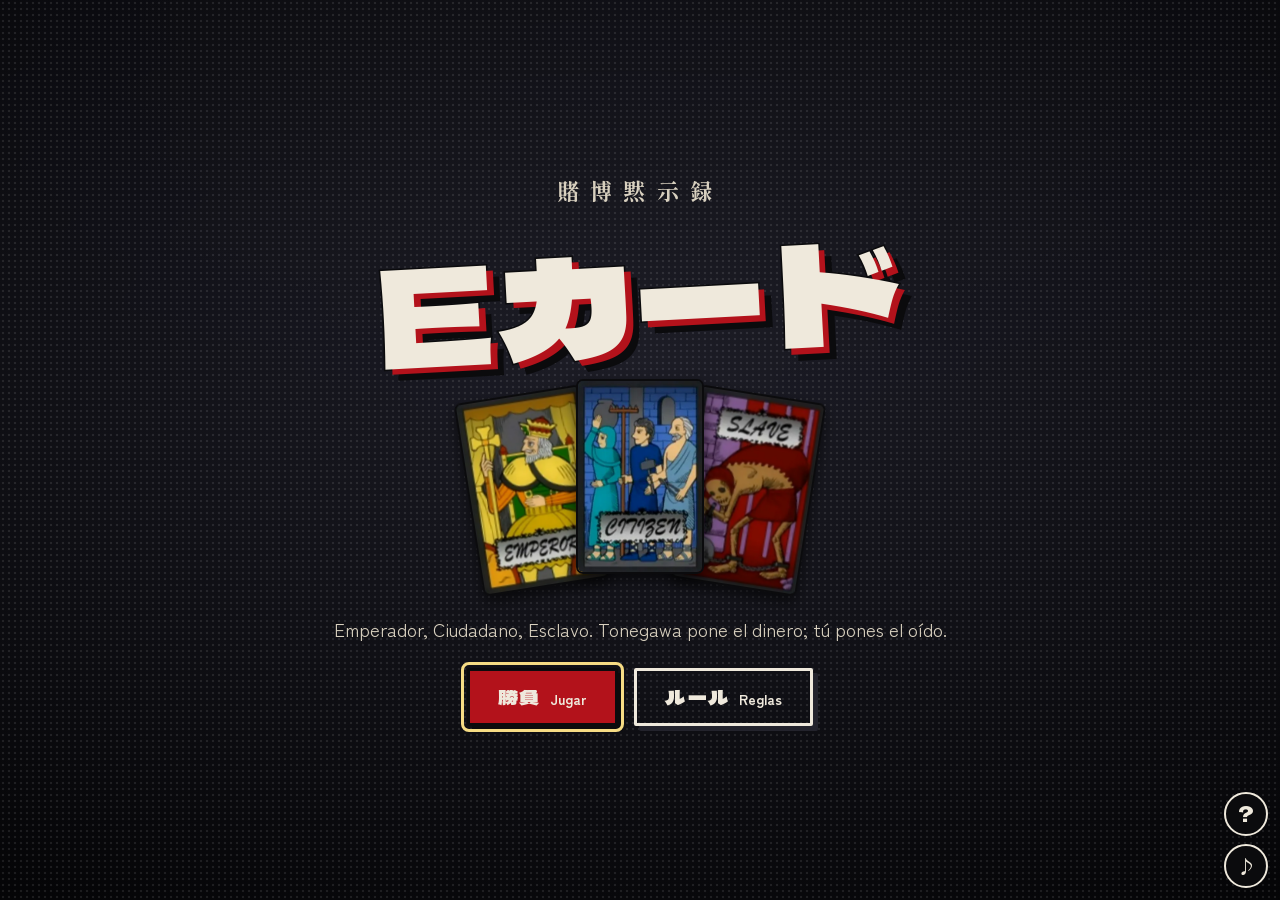
==== commit ae91b6e2: "Keep 出す on screen once the pulse selector appears Move the #pulse fieldset out of .controls into the" ====
--- a/index.html
+++ b/index.html
@@ -73,12 +73,6 @@
         <section class="player" aria-label="Tu mano">
           <div class="hand" id="hand"></div>
           <div class="controls">
-            <fieldset class="pulse" id="pulse" hidden>
-              <legend>脈拍 · Pulso</legend>
-              <label><input type="radio" name="pulse" value="natural" checked><span>自然 Natural</span></label>
-              <label><input type="radio" name="pulse" value="fakeCalm"><span>平静 Fingir calma</span></label>
-              <label><input type="radio" name="pulse" value="fakePanic"><span>動揺 Fingir pánico</span></label>
-            </fieldset>
             <button class="btn btn--play" id="play" type="button" disabled>出す <small>Jugar</small></button>
           </div>
         </section>
@@ -102,6 +96,12 @@
           <canvas class="monitor__canvas" id="ecg" width="320" height="120" aria-hidden="true"></canvas>
           <div class="monitor__bpm"><span id="bpm">72</span> <small>BPM</small></div>
         </div>
+        <fieldset class="pulse" id="pulse" hidden>
+          <legend>脈拍 · Fingir pulso</legend>
+          <label><input type="radio" name="pulse" value="natural" checked><span>自然 Natural</span></label>
+          <label><input type="radio" name="pulse" value="fakeCalm"><span>平静 Calma</span></label>
+          <label><input type="radio" name="pulse" value="fakePanic"><span>動揺 Pánico</span></label>
+        </fieldset>
       </aside>
     </div>
   </div>
--- a/css/main.css
+++ b/css/main.css
@@ -21,7 +21,7 @@
   --font-mincho: 'Shippori Mincho B1', 'Hiragino Mincho ProN', 'Yu Mincho', serif;
   --font-ui: 'Zen Kaku Gothic New', 'Hiragino Sans', 'Noto Sans JP', system-ui, sans-serif;
 
-  --card-w: clamp(56px, min(9vw, 12.5vh), 112px);
+  --card-w: clamp(56px, min(9vw, 11vh), 112px);
   --portrait-w: clamp(72px, min(11vw, 17vh), 140px);
   --card-h: calc(var(--card-w) * 500 / 328);
   --radius-card: calc(var(--card-w) * 0.07);
@@ -512,7 +512,7 @@
   justify-content: center;
   align-items: flex-end;
   min-height: calc(var(--card-h) + 20px);
-  padding: 18px 24px 0;
+  padding: 18px 24px calc(var(--card-w) * .34);
 }
 .hand .card {
   margin: 0 calc(var(--card-w) * -.1);
@@ -557,12 +557,15 @@
 }
 .btn--play { min-width: 150px; }
 
+/* Selector de pulso: en la columna derecha, bajo el monitor (fuera de la columna central). */
 .pulse {
   display: flex;
   flex-direction: column;
-  gap: 6px;
+  gap: 5px;
+  width: 100%;
+  min-width: 0;
   margin: 0;
-  padding: 6px 10px 8px;
+  padding: 4px 8px 8px;
   border: 2px solid var(--phosphor);
   background: rgb(92 255 138 / .06);
 }
@@ -571,15 +574,17 @@
   font-size: .75rem;
   font-weight: 900;
   color: var(--phosphor);
-}
-.pulse label { position: relative; cursor: pointer; }
+  white-space: nowrap;
+}
+.pulse label { position: relative; min-width: 0; cursor: pointer; }
 .pulse input { position: absolute; opacity: 0; inset: 0; cursor: pointer; }
 .pulse span {
   display: block;
-  padding: 6px 10px;
+  padding: 4px 8px;
   border: 2px solid rgb(92 255 138 / .4);
-  font-size: .85rem;
+  font-size: .8rem;
   font-weight: 700;
+  white-space: nowrap;
   color: var(--paper);
 }
 .pulse input:checked + span { background: var(--phosphor); color: var(--ink); border-color: var(--phosphor); }
@@ -807,6 +812,7 @@
 .overlay.is-whiteout .ending__text { color: #3a3a40; }
 .overlay.is-whiteout .ending__stats { border-color: var(--ink); }
 .overlay.is-whiteout .btn--ghost { --btn-fg: var(--ink); border-color: var(--ink); }
+.overlay.is-whiteout .screen__note, .overlay.is-whiteout .ending__stats dt { color: #4a4a52; }
 .dogeza {
   position: relative;
   width: min(520px, 100%);
@@ -913,6 +919,12 @@
 
 /* ---------- Responsive ---------- */
 
+@media (min-width: 761px) and (max-width: 1000px) {
+  :root { --card-w: clamp(52px, min(8vw, 8.5vh), 96px); }
+  .player { grid-template-columns: 1fr; }
+  .controls { flex-direction: row; flex-wrap: wrap; justify-content: center; align-items: center; }
+}
+
 @media (max-width: 760px) {
   .arena {
     grid-template-columns: minmax(0, 1fr);
@@ -921,10 +933,25 @@
   }
   .arena__left { grid-area: left; padding-top: 0; }
   .arena__center { grid-area: center; }
-  .arena__right { grid-area: right; flex-direction: row; justify-content: center; align-items: stretch; padding-top: 0; }
+  .arena__right { grid-area: right; flex-direction: row; flex-wrap: wrap; justify-content: center; align-items: stretch; gap: 8px 16px; padding-top: 0; }
   .player { grid-template-columns: 1fr; }
-  .controls { flex-direction: row; flex-wrap: wrap; justify-content: center; align-items: center; }
-  .pulse { flex-direction: row; flex-wrap: wrap; }
+  /* 出す siempre a mano: la barra de controles se pega al borde inferior de la pantalla. */
+  .controls {
+    position: sticky;
+    bottom: 0;
+    z-index: 3;
+    flex-direction: row;
+    flex-wrap: wrap;
+    justify-content: center;
+    align-items: center;
+    margin-inline: calc(-1 * var(--gutter));
+    padding: 6px var(--gutter) calc(6px + env(safe-area-inset-bottom, 0px));
+    background: var(--ink);
+  }
+  /* Pulso en su propia fila, a todo el ancho, con las tres opciones en una línea. */
+  .pulse { flex: 1 0 100%; flex-direction: row; flex-wrap: nowrap; gap: 6px; padding: 2px 8px 8px; }
+  .pulse label { flex: 1 1 0; }
+  .pulse span { padding: 6px 4px; text-align: center; }
 
   .device {
     grid-template-columns: auto 1fr auto;
@@ -975,11 +1002,12 @@
 }
 
 @media (max-width: 520px) {
-  :root { --card-w: clamp(54px, 17vw, 76px); --gutter: 12px; }
+  :root { --card-w: clamp(54px, 15.5vw, 76px); --gutter: 12px; }
   .topbar { padding: 8px var(--gutter); }
   .topbar__game { font-size: 1.2rem; }
   .table { min-height: calc(var(--card-h) + 96px); padding: 8px 8px 10px; }
   .hand { padding: 22px 8px 0; }
+  .player { row-gap: 22px; } /* las cartas abiertas en abanico no quedan bajo la barra opaca de 出す */
   .panel { grid-template-columns: 1fr; text-align: center; }
   .panel__art { max-width: 200px; margin: 0 auto; }
   .btn { font-size: 1.1rem; }
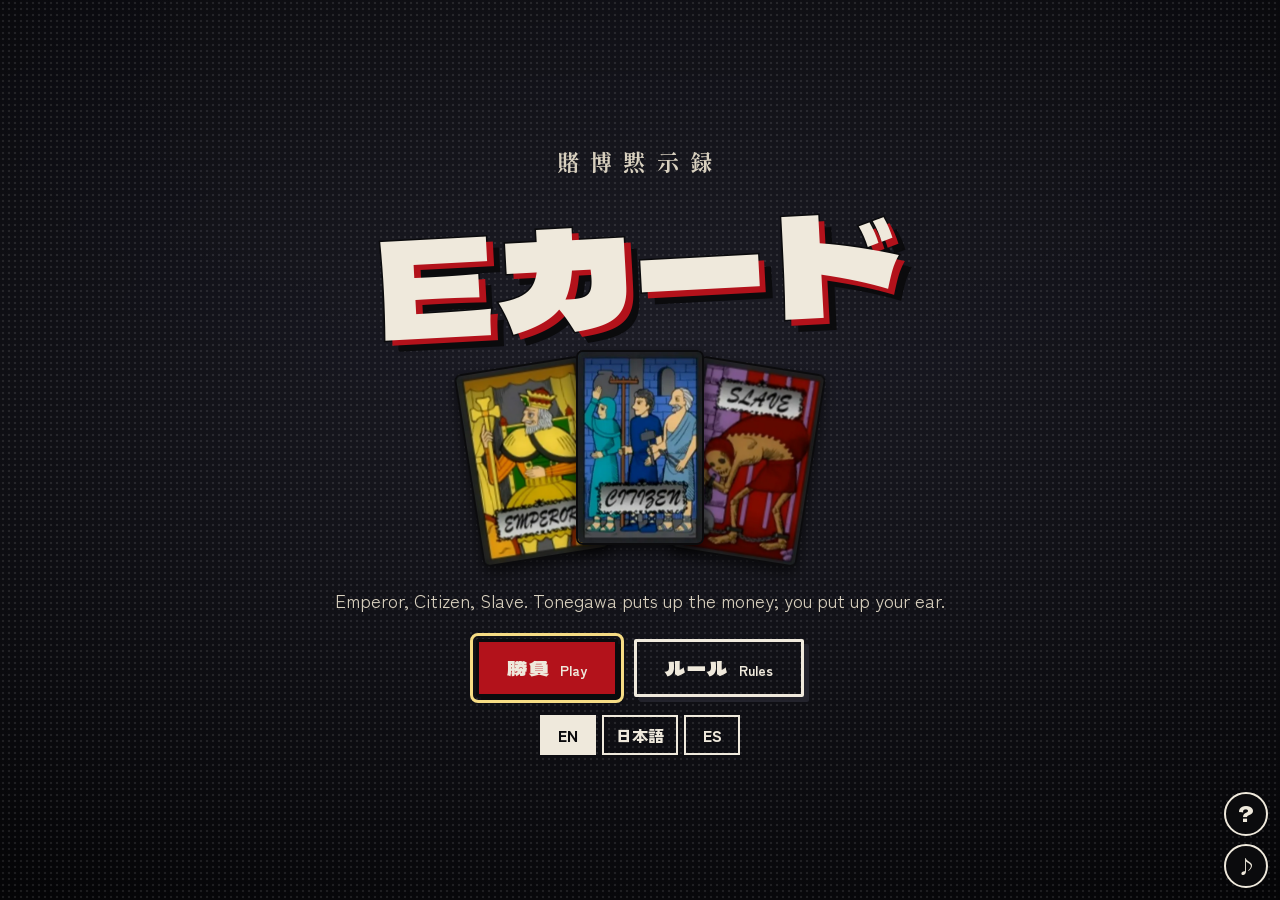
==== commit db79b52c: "Translate the whole interface and add the language switcher Co-Authored-By: Claude Opus 5.5 <noreply" ====
--- a/index.html
+++ b/index.html
@@ -1,10 +1,10 @@
 <!doctype html>
-<html lang="es">
+<html lang="en">
 <head>
   <meta charset="utf-8">
   <meta name="viewport" content="width=device-width, initial-scale=1, viewport-fit=cover">
   <title>E-Card · 賭博黙示録</title>
-  <meta name="description" content="La Eカード de Kaiji: apuesta tu oído contra Tonegawa. Emperador, Ciudadano, Esclavo.">
+  <meta name="description" content="Kaiji's E-Card: bet your ear against Tonegawa. Emperor, Citizen, Slave. In English, 日本語 and Español.">
   <meta name="theme-color" content="#0b0b0d">
   <link rel="icon" href="assets/cards/back.svg" type="image/svg+xml">
   <link rel="preconnect" href="https://fonts.googleapis.com">
@@ -30,13 +30,17 @@
       </div>
       <div class="topbar__group">
         <span class="topbar__label">賭け</span><span class="topbar__value" id="hud-bet">—</span>
-        <span class="topbar__label">所持</span><span class="topbar__value topbar__value--gold" id="hud-yen">0円</span>
+        <span class="topbar__label">所持</span><span class="topbar__value topbar__value--gold" id="hud-yen">¥0</span>
+        <span class="lang-wrap">
+          <button class="lang" id="lang" type="button" aria-haspopup="true" aria-expanded="false" data-i18n-attr="aria-label=ui.lang">EN</button>
+          <span class="lang-menu" id="lang-menu" hidden></span>
+        </span>
       </div>
     </header>
 
     <div class="arena">
       <aside class="arena__left">
-        <button class="device" id="device" type="button" aria-label="Aparato del oído: aguja a 0 milímetros">
+        <button class="device" id="device" type="button" aria-label="Ear device: needle at 0 millimeters">
           <span class="device__ear" aria-hidden="true">耳</span>
           <span class="device__tube" aria-hidden="true">
             <span class="device__needle"></span>
@@ -51,35 +55,35 @@
       </aside>
 
       <main class="arena__center">
-        <section class="opponent" aria-label="Tonegawa">
+        <section class="opponent" aria-label="Tonegawa" data-i18n-attr="aria-label=ui.static.opponent">
           <div class="portrait" id="portrait">
             <img src="assets/portraits/tonegawa.webp" alt="Yukio Tonegawa" width="360" height="446">
           </div>
           <div class="bubble" id="bubble" role="status" aria-live="polite" hidden></div>
-          <div class="opp-hand" id="opp-hand" aria-label="Cartas de Tonegawa"></div>
+          <div class="opp-hand" id="opp-hand" aria-label="Tonegawa's cards" data-i18n-attr="aria-label=ui.static.oppHand"></div>
         </section>
 
-        <section class="table" id="table" aria-label="Mesa">
+        <section class="table" id="table" aria-label="Table" data-i18n-attr="aria-label=ui.static.table">
           <div class="table__meta">
             <span class="turn-label" id="hud-turn">1ターン目</span>
             <span class="order" id="order">先 · Kaiji</span>
           </div>
-          <div class="slot slot--tonegawa" id="slot-tonegawa" aria-label="Carta de Tonegawa"></div>
-          <div class="slot slot--kaiji" id="slot-kaiji" aria-label="Tu carta"></div>
+          <div class="slot slot--tonegawa" id="slot-tonegawa" aria-label="Tonegawa's card" data-i18n-attr="aria-label=ui.static.slotTonegawa"></div>
+          <div class="slot slot--kaiji" id="slot-kaiji" aria-label="Your card" data-i18n-attr="aria-label=ui.static.slotKaiji"></div>
           <div class="verdict" id="verdict" aria-live="assertive"></div>
           <div class="timer" id="timer" hidden><span class="timer__bar"></span><span class="timer__text"></span></div>
         </section>
 
-        <section class="player" aria-label="Tu mano">
+        <section class="player" aria-label="Your hand" data-i18n-attr="aria-label=ui.static.player">
           <div class="hand" id="hand"></div>
           <div class="controls">
-            <button class="btn btn--play" id="play" type="button" disabled>出す <small>Jugar</small></button>
+            <button class="btn btn--play" id="play" type="button" disabled>出す <small data-i18n="ui.play">Play</small></button>
           </div>
         </section>
       </main>
 
       <aside class="arena__right">
-        <button class="watch" id="watch" type="button" aria-label="El reloj de Tonegawa">
+        <button class="watch" id="watch" type="button" aria-label="Tonegawa's watch" data-i18n-attr="aria-label=ui.static.watch">
           <svg viewBox="0 0 100 100" aria-hidden="true">
             <circle cx="50" cy="50" r="46" class="watch__case"/>
             <circle cx="50" cy="50" r="38" class="watch__face"/>
@@ -97,10 +101,10 @@
           <div class="monitor__bpm"><span id="bpm">72</span> <small>BPM</small></div>
         </div>
         <fieldset class="pulse" id="pulse" hidden>
-          <legend>脈拍 · Fingir pulso</legend>
-          <label><input type="radio" name="pulse" value="natural" checked><span>自然 Natural</span></label>
-          <label><input type="radio" name="pulse" value="fakeCalm"><span>平静 Calma</span></label>
-          <label><input type="radio" name="pulse" value="fakePanic"><span>動揺 Pánico</span></label>
+          <legend data-i18n="ui.static.pulse">脈拍 · Fake your pulse</legend>
+          <label><input type="radio" name="pulse" value="natural" checked><span data-i18n="ui.static.natural">自然 Natural</span></label>
+          <label><input type="radio" name="pulse" value="fakeCalm"><span data-i18n="ui.static.calm">平静 Calm</span></label>
+          <label><input type="radio" name="pulse" value="fakePanic"><span data-i18n="ui.static.panic">動揺 Panic</span></label>
         </fieldset>
       </aside>
     </div>
@@ -113,10 +117,10 @@
   <div class="zawa-layer" id="zawa" aria-hidden="true"></div>
   <div class="narration" id="narration" role="status" aria-live="polite"></div>
   <div class="overlay" id="overlay" hidden></div>
-  <dialog class="rules-dialog" id="rules" aria-label="Reglas"></dialog>
-  <button class="help" id="help" type="button" aria-label="Reglas">?</button>
-  <button class="sound" id="sound" type="button" aria-pressed="true" aria-label="Sonido">♪</button>
+  <dialog class="rules-dialog" id="rules" aria-label="Rules" data-i18n-attr="aria-label=ui.static.rules"></dialog>
+  <button class="help" id="help" type="button" aria-label="Rules" data-i18n-attr="aria-label=ui.static.rules">?</button>
+  <button class="sound" id="sound" type="button" aria-pressed="true" aria-label="Sound" data-i18n-attr="aria-label=ui.static.sound">♪</button>
 
-  <noscript><p class="noscript">E-Card necesita JavaScript.</p></noscript>
+  <noscript><p class="noscript">E-Card needs JavaScript. · JavaScriptが必要です。 · E-Card necesita JavaScript.</p></noscript>
 </body>
 </html>
--- a/css/main.css
+++ b/css/main.css
@@ -126,6 +126,46 @@
 .topbar__label { color: var(--steel); font-size: .8rem; font-weight: 700; }
 .topbar__value { font-family: var(--font-display); font-size: 1.15rem; margin-right: 10px; }
 .topbar__value--gold { color: var(--gold-hi); }
+
+/* Selector de idioma (cabecera y título) */
+.lang-wrap { position: relative; align-self: center; }
+.lang {
+  min-width: 44px;
+  height: 32px;
+  padding: 0 10px;
+  border: 2px solid var(--paper);
+  background: var(--ink);
+  color: var(--paper);
+  font-weight: 900;
+  font-size: .85rem;
+  cursor: pointer;
+}
+.lang:hover, .lang[aria-expanded='true'] { background: var(--paper); color: var(--ink); }
+.lang-menu {
+  position: absolute;
+  right: 0;
+  top: calc(100% + 6px);
+  z-index: 45;
+  padding: 6px;
+  background: var(--ink-2);
+  border: 2px solid var(--paper);
+  box-shadow: 5px 5px 0 var(--blood);
+}
+.lang-menu .lang-switch { flex-direction: column; }
+.lang-switch { display: flex; flex-wrap: wrap; gap: 6px; justify-content: center; }
+.lang-btn {
+  min-width: 56px;
+  min-height: 40px;
+  padding: 4px 12px;
+  border: 2px solid var(--paper);
+  background: transparent;
+  color: var(--paper);
+  font-weight: 900;
+  cursor: pointer;
+}
+.lang-btn:hover { border-color: var(--gold-hi); }
+.lang-btn[aria-pressed='true'] { background: var(--paper); color: var(--ink); }
+html[lang='ja'] .btn--play small { display: none; }
 
 .side-badge {
   align-self: center;
